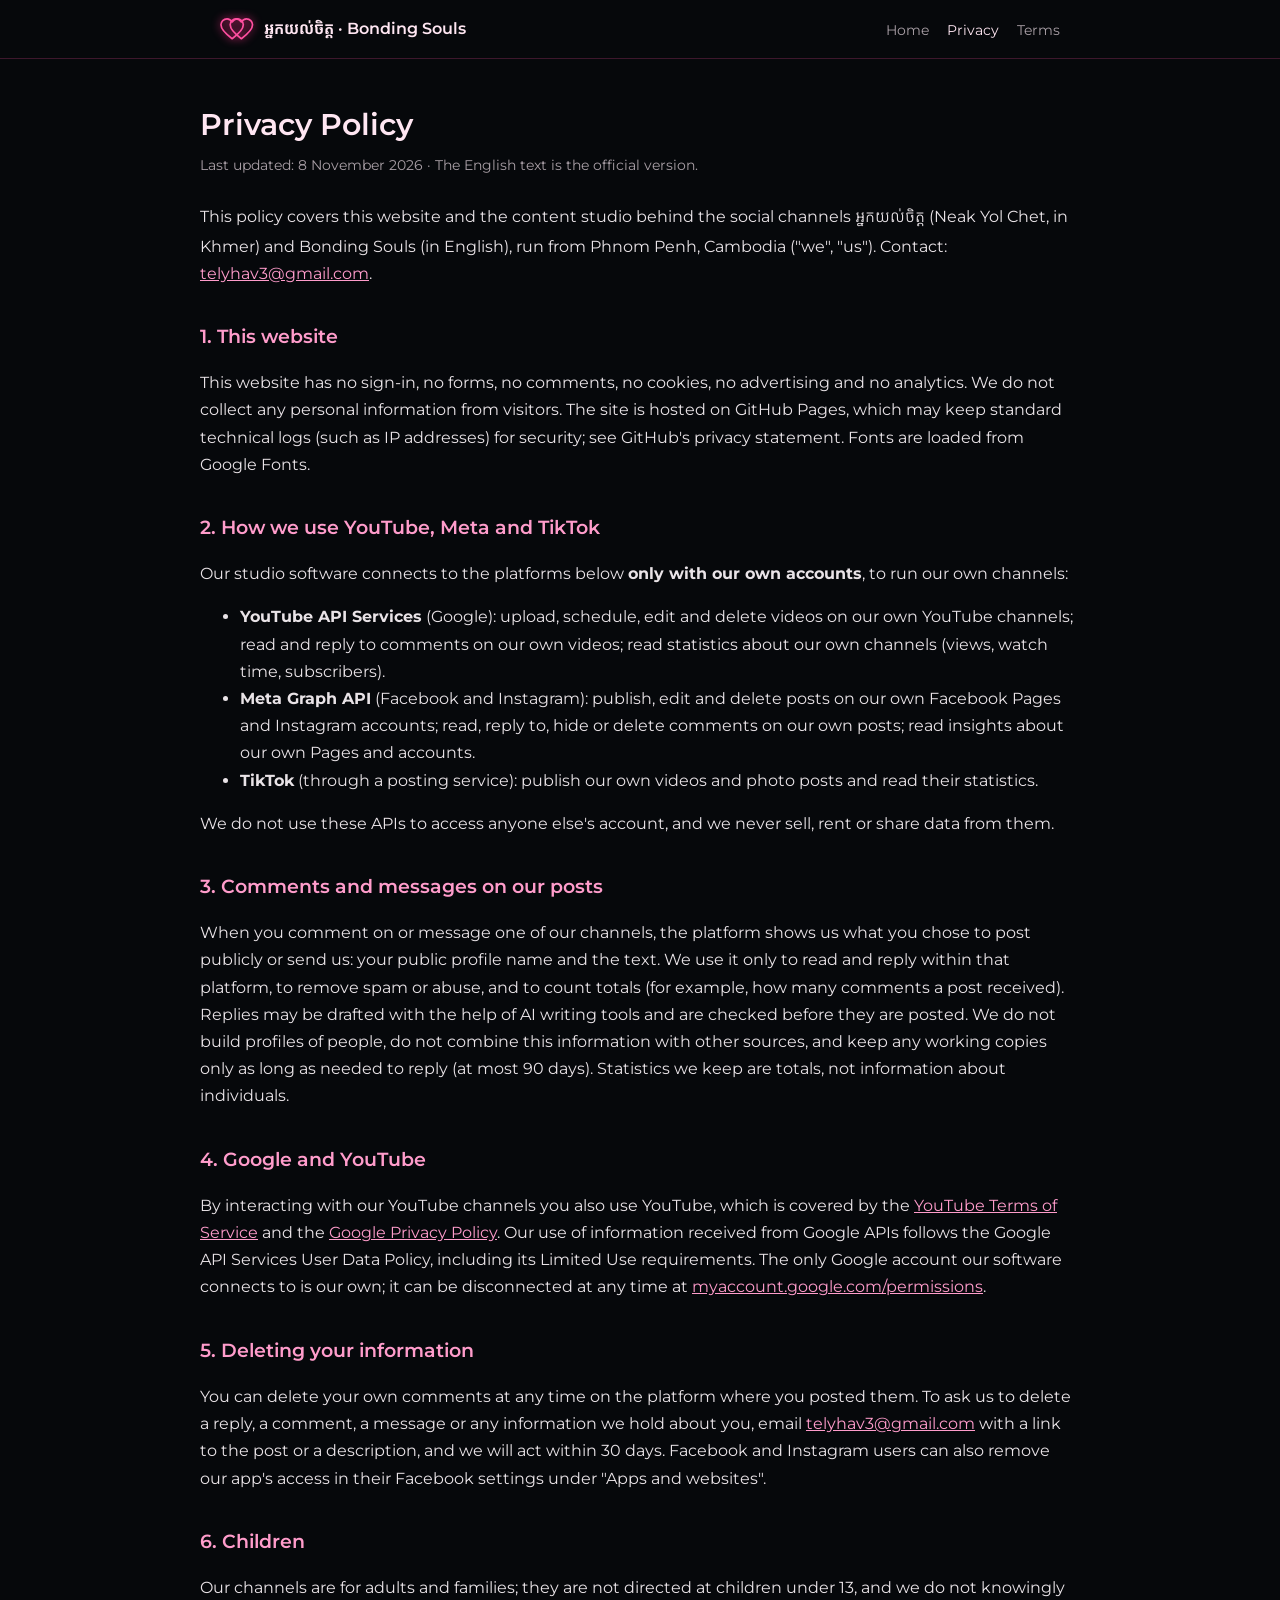
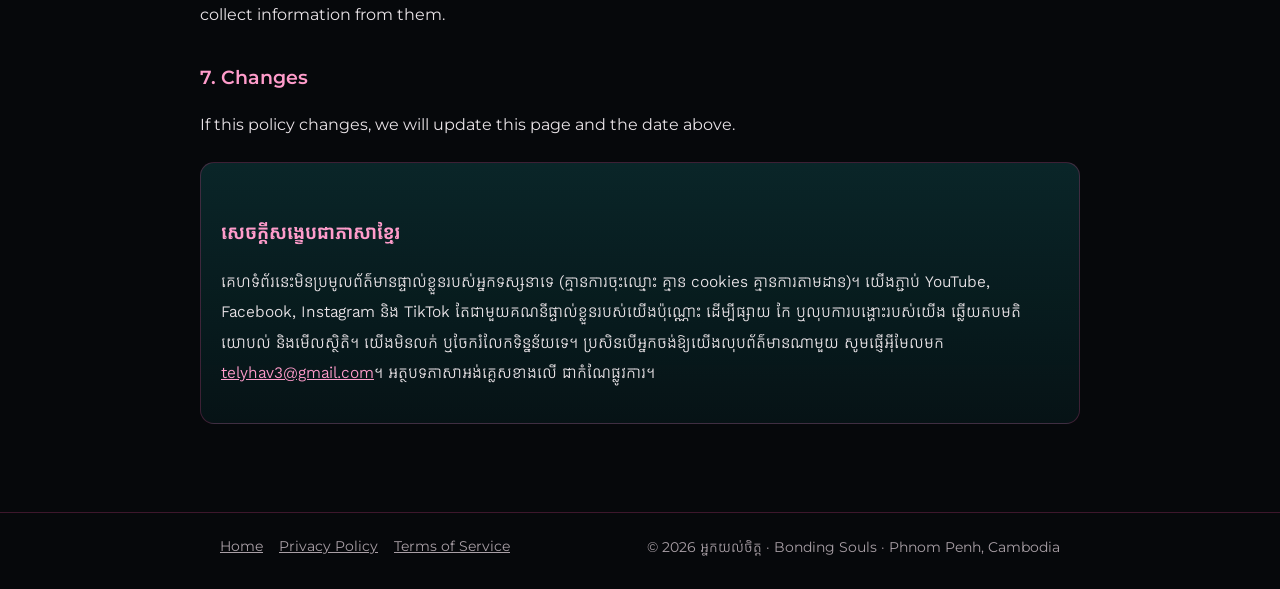
==== privacy/index.html @ bb35d8e7 "Studio site: home, privacy policy and terms for អ្នកយល់ចិត្ត and Bonding Souls Co-Authored-By: Claud" ====
<!doctype html>
<html lang="en">
<head>
<meta charset="utf-8">
<meta name="viewport" content="width=device-width,initial-scale=1">
<title>Privacy Policy · អ្នកយល់ចិត្ត · Bonding Souls</title>
<meta name="description" content="Privacy Policy for អ្នកយល់ចិត្ត and Bonding Souls.">
<link rel="icon" href="../img/favicon.png">
<link rel="preconnect" href="https://fonts.googleapis.com"><link rel="preconnect" href="https://fonts.gstatic.com" crossorigin>
<link rel="stylesheet" href="https://fonts.googleapis.com/css2?family=Kantumruy+Pro:wght@300;400;600&family=Montserrat:wght@300;400;600&family=Yellowtail&display=swap">
<link rel="stylesheet" href="../style.css">
</head>
<body>
<header class="top"><div class="wrap"><a class="brand" href="../"><svg width="34" height="24" viewBox="0 0 140 96" aria-hidden="true"><path d="M50 88 C20 66 4 48 4 31 C4 17 15 6 29 6 C38 6 45 11 50 19 C55 11 62 6 71 6 C85 6 96 17 96 31 C96 48 80 66 50 88 Z" fill="none" stroke="#FF4FA0" stroke-width="7" stroke-linejoin="round"/><path d="M88 88 C58 66 42 48 42 31 C42 17 53 6 67 6 C76 6 83 11 88 19 C93 11 100 6 109 6 C123 6 134 17 134 31 C134 48 118 66 88 88 Z" fill="none" stroke="#FF4FA0" stroke-width="7" stroke-linejoin="round"/></svg><span><span class="km" lang="km">អ្នកយល់ចិត្ត</span> · Bonding Souls</span></a>
<nav><a href="../">Home</a><a href="../privacy/" aria-current="page">Privacy</a><a href="../terms/">Terms</a></nav></div></header>
<main class="wrap doc">
<h1>Privacy Policy</h1>
<p class="updated">Last updated: 8 November 2026 · The English text is the official version.</p>
<p>This policy covers this website and the content studio behind the social channels <span lang="km">អ្នកយល់ចិត្ត</span> (Neak Yol Chet, in Khmer) and Bonding Souls (in English), run from Phnom Penh, Cambodia ("we", "us"). Contact: <a href="mailto:telyhav3@gmail.com">telyhav3@gmail.com</a>.</p>

<h2>1. This website</h2>
<p>This website has no sign-in, no forms, no comments, no cookies, no advertising and no analytics. We do not collect any personal information from visitors. The site is hosted on GitHub Pages, which may keep standard technical logs (such as IP addresses) for security; see GitHub's privacy statement. Fonts are loaded from Google Fonts.</p>

<h2>2. How we use YouTube, Meta and TikTok</h2>
<p>Our studio software connects to the platforms below <strong>only with our own accounts</strong>, to run our own channels:</p>
<ul>
<li><strong>YouTube API Services</strong> (Google): upload, schedule, edit and delete videos on our own YouTube channels; read and reply to comments on our own videos; read statistics about our own channels (views, watch time, subscribers).</li>
<li><strong>Meta Graph API</strong> (Facebook and Instagram): publish, edit and delete posts on our own Facebook Pages and Instagram accounts; read, reply to, hide or delete comments on our own posts; read insights about our own Pages and accounts.</li>
<li><strong>TikTok</strong> (through a posting service): publish our own videos and photo posts and read their statistics.</li>
</ul>
<p>We do not use these APIs to access anyone else's account, and we never sell, rent or share data from them.</p>

<h2>3. Comments and messages on our posts</h2>
<p>When you comment on or message one of our channels, the platform shows us what you chose to post publicly or send us: your public profile name and the text. We use it only to read and reply within that platform, to remove spam or abuse, and to count totals (for example, how many comments a post received). Replies may be drafted with the help of AI writing tools and are checked before they are posted. We do not build profiles of people, do not combine this information with other sources, and keep any working copies only as long as needed to reply (at most 90 days). Statistics we keep are totals, not information about individuals.</p>

<h2>4. Google and YouTube</h2>
<p>By interacting with our YouTube channels you also use YouTube, which is covered by the <a href="https://www.youtube.com/t/terms">YouTube Terms of Service</a> and the <a href="https://policies.google.com/privacy">Google Privacy Policy</a>. Our use of information received from Google APIs follows the Google API Services User Data Policy, including its Limited Use requirements. The only Google account our software connects to is our own; it can be disconnected at any time at <a href="https://myaccount.google.com/permissions">myaccount.google.com/permissions</a>.</p>

<h2 id="data-deletion">5. Deleting your information</h2>
<p>You can delete your own comments at any time on the platform where you posted them. To ask us to delete a reply, a comment, a message or any information we hold about you, email <a href="mailto:telyhav3@gmail.com">telyhav3@gmail.com</a> with a link to the post or a description, and we will act within 30 days. Facebook and Instagram users can also remove our app's access in their Facebook settings under "Apps and websites".</p>

<h2>6. Children</h2>
<p>Our channels are for adults and families; they are not directed at children under 13, and we do not knowingly collect information from them.</p>

<h2>7. Changes</h2>
<p>If this policy changes, we will update this page and the date above.</p>

<div class="km-box km" lang="km">
<h2>សេចក្តីសង្ខេបជាភាសាខ្មែរ</h2>
<p>គេហទំព័រនេះមិនប្រមូលព័ត៌មានផ្ទាល់ខ្លួនរបស់អ្នកទស្សនាទេ (គ្មានការចុះឈ្មោះ គ្មាន cookies គ្មានការតាមដាន)។ យើងភ្ជាប់ YouTube, Facebook, Instagram និង TikTok តែជាមួយគណនីផ្ទាល់ខ្លួនរបស់យើងប៉ុណ្ណោះ ដើម្បីផ្សាយ កែ ឬលុបការបង្ហោះរបស់យើង ឆ្លើយតបមតិយោបល់ និងមើលស្ថិតិ។ យើងមិនលក់ ឬចែករំលែកទិន្នន័យទេ។ ប្រសិនបើអ្នកចង់ឱ្យយើងលុបព័ត៌មានណាមួយ សូមផ្ញើអ៊ីមែលមក <a href="mailto:telyhav3@gmail.com">telyhav3@gmail.com</a>។ អត្ថបទភាសាអង់គ្លេសខាងលើ ជាកំណែផ្លូវការ។</p>
</div>
</main>
<footer><div class="wrap"><div><a href="../">Home</a><a href="../privacy/">Privacy Policy</a><a href="../terms/">Terms of Service</a></div><div>© 2026 <span lang="km">អ្នកយល់ចិត្ត</span> · Bonding Souls · Phnom Penh, Cambodia</div></div></footer>
</body>
</html>
---- style.css ----
:root{
  --bg:#06080b; --card:#0d1216; --line:rgba(255,79,160,.22);
  --pink:#FF4FA0; --pink-soft:#FF9CCB; --glow:#FFE6F2; --text:#E9E3E7; --muted:#A99FA6;
  --teal:#0F4A4C; --teal-deep:#082D30;
}
*{box-sizing:border-box}
html,body{margin:0}
body{background:var(--bg);color:var(--text);font-family:Montserrat,"Kantumruy Pro",system-ui,sans-serif;font-size:16px;line-height:1.7}
:lang(km),.km{font-family:"Kantumruy Pro",sans-serif;line-height:1.9}
a{color:var(--pink-soft)}
a:hover{color:var(--glow)}
.wrap{max-width:880px;margin:0 auto;padding:0 20px}
header.top{border-bottom:1px solid var(--line)}
header.top .wrap{display:flex;align-items:center;justify-content:space-between;gap:16px;padding-top:14px;padding-bottom:14px;flex-wrap:wrap}
.brand{display:flex;align-items:center;gap:10px;text-decoration:none;color:var(--glow);font-weight:600}
.brand svg{filter:drop-shadow(0 0 4px #FF2E8A)}
nav a{margin-left:18px;text-decoration:none;font-size:14px;color:var(--muted)}
nav a:hover,nav a[aria-current]{color:var(--glow)}
.hero{text-align:center;padding:64px 0 36px;background:radial-gradient(ellipse at 50% 0%,rgba(255,46,138,.14),transparent 60%)}
.neon{color:var(--glow);text-shadow:0 0 6px #FF4FA0,0 0 16px #FF2E8A,0 0 34px rgba(255,46,138,.6)}
.hero h1{margin:.2em 0 0;font-weight:500;font-size:clamp(34px,7vw,56px);line-height:1.5}
.hero .script{font-family:Yellowtail,cursive;font-size:clamp(30px,6vw,46px);color:var(--pink-soft);text-shadow:0 0 10px rgba(255,46,138,.6)}
.hero p{color:var(--muted);max-width:620px;margin:18px auto 0}
.channels{display:grid;grid-template-columns:repeat(auto-fit,minmax(280px,1fr));gap:18px;margin:28px 0 56px}
.ch{border:1px solid var(--line);border-radius:18px;padding:24px;background:var(--card)}
.ch.kh{background:radial-gradient(ellipse at 50% 0%,var(--teal),var(--teal-deep) 70%)}
.ch img{width:96px;height:96px;border-radius:50%;display:block;margin-bottom:12px}
.ch h2{margin:0;font-weight:600;font-size:22px}
.ch ul{list-style:none;padding:0;margin:14px 0 0}
.ch li{margin:4px 0;font-size:15px}
main.doc{padding:40px 0 64px}
main.doc h1{font-weight:600;font-size:30px;margin:0 0 4px;color:var(--glow)}
main.doc h2{font-size:19px;margin:34px 0 6px;color:var(--pink-soft);font-weight:600}
main.doc .updated{color:var(--muted);font-size:14px;margin:0 0 24px}
.km-box{border:1px solid var(--line);border-radius:14px;padding:18px 20px;margin:24px 0;background:linear-gradient(180deg,rgba(15,74,76,.45),rgba(8,45,48,.3))}
.km-box h2{margin-top:0}
footer{border-top:1px solid var(--line);color:var(--muted);font-size:14px}
footer .wrap{padding-top:22px;padding-bottom:28px;display:flex;justify-content:space-between;gap:12px;flex-wrap:wrap}
footer a{color:var(--muted);margin-right:16px}
@media (max-width:520px){nav a{margin-left:12px}}
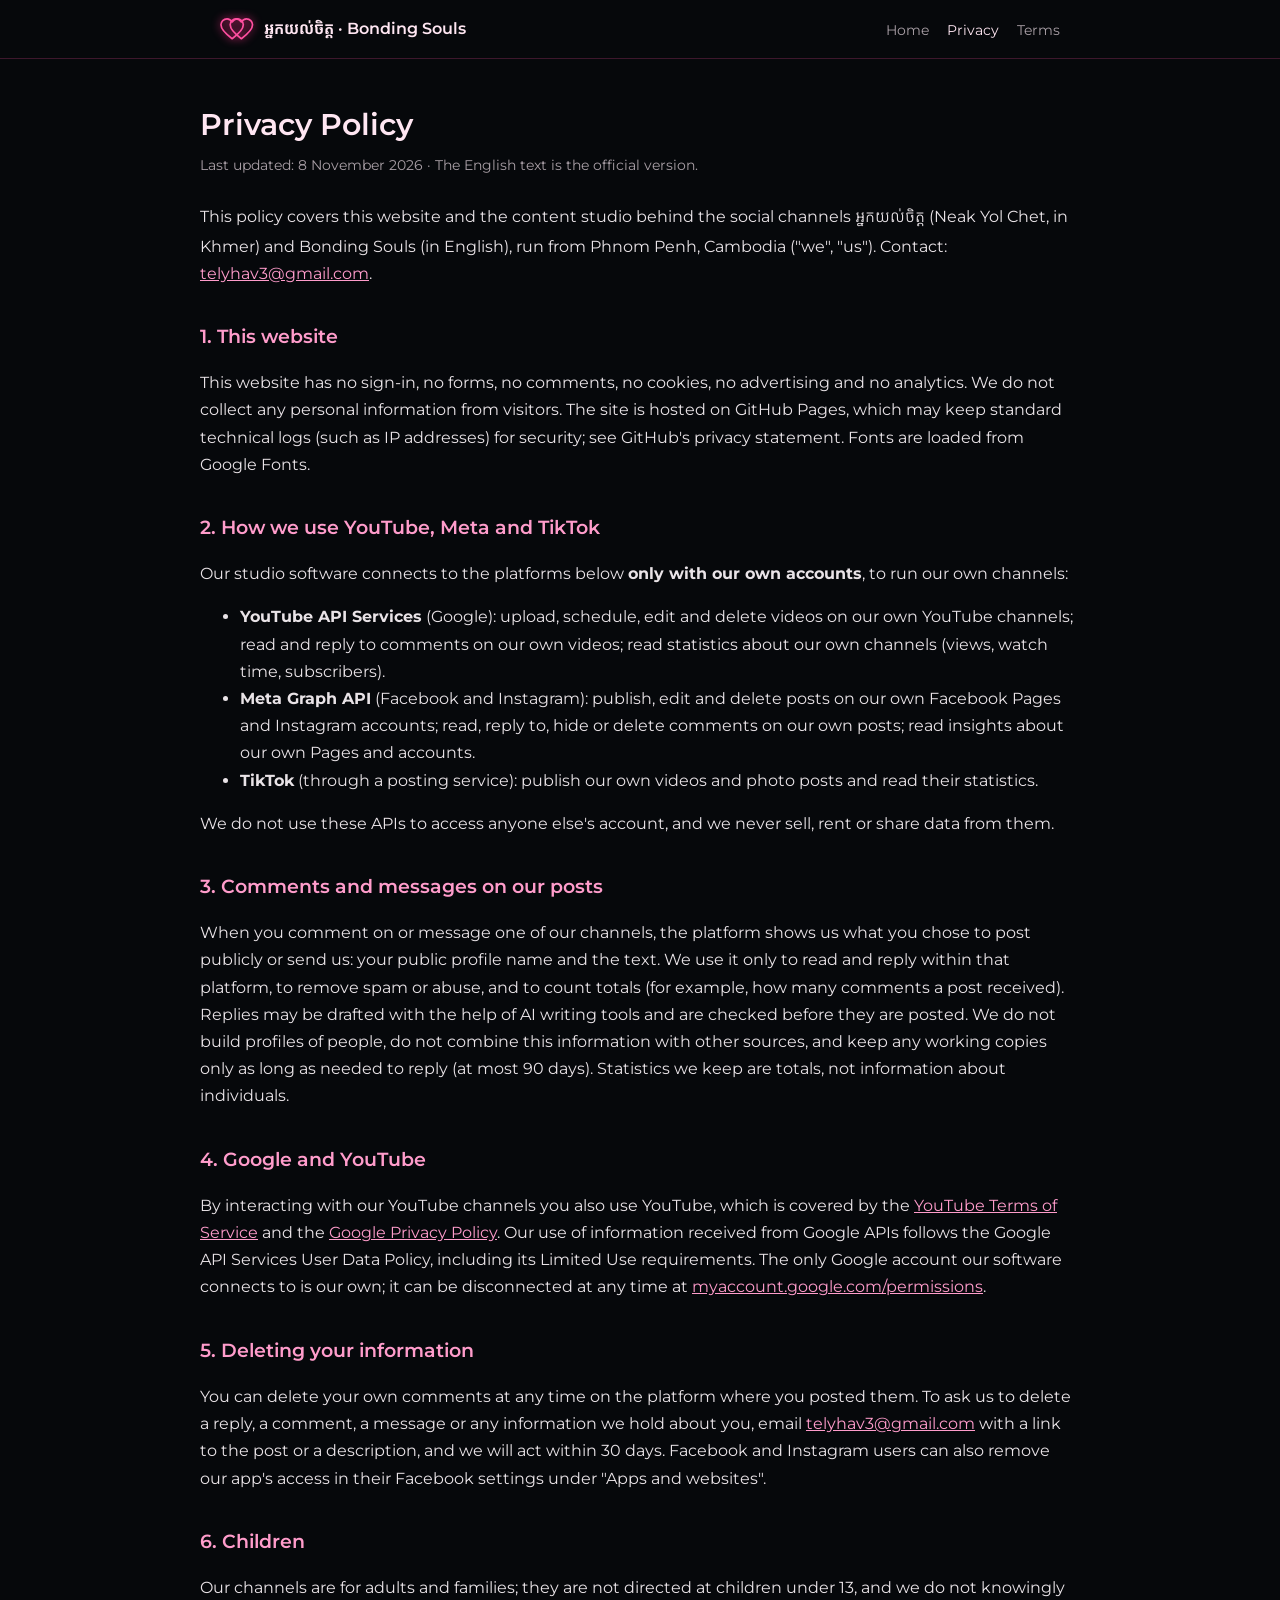
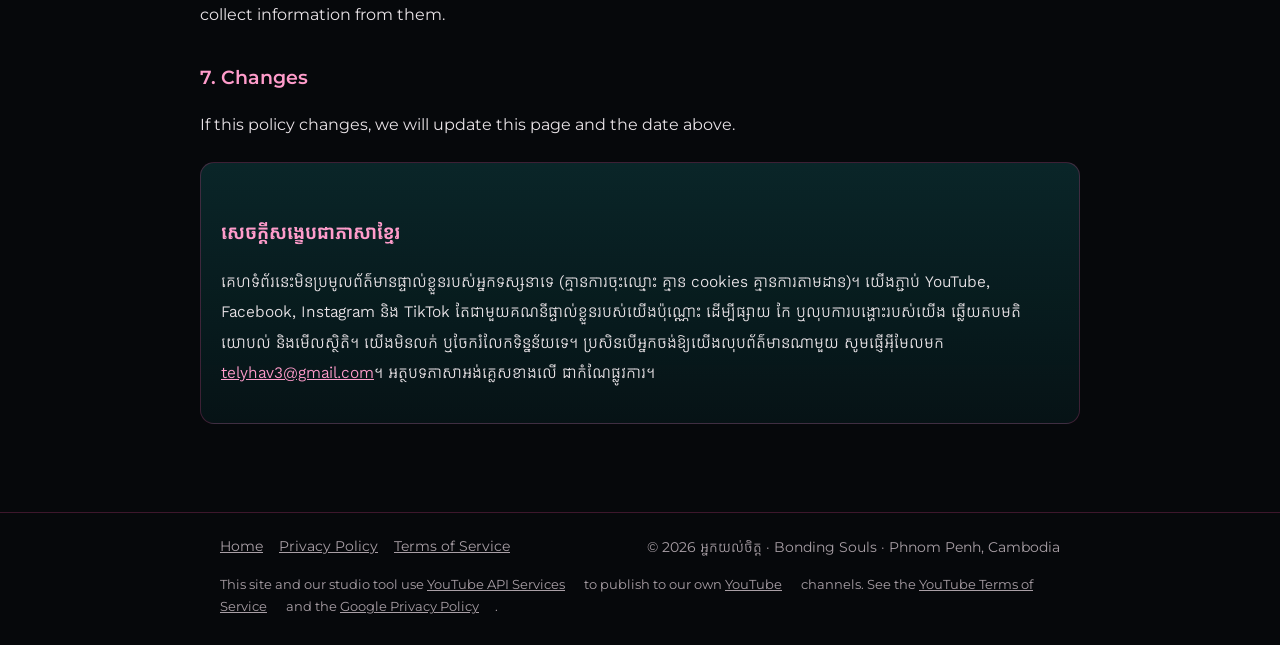
==== commit 23caab5d: "Footer: YouTube API Services notice with YouTube Terms and Google Privacy links Co-Authored-By: Clau" ====
--- a/privacy/index.html
+++ b/privacy/index.html
@@ -50,6 +50,6 @@
 <p>គេហទំព័រនេះមិនប្រមូលព័ត៌មានផ្ទាល់ខ្លួនរបស់អ្នកទស្សនាទេ (គ្មានការចុះឈ្មោះ គ្មាន cookies គ្មានការតាមដាន)។ យើងភ្ជាប់ YouTube, Facebook, Instagram និង TikTok តែជាមួយគណនីផ្ទាល់ខ្លួនរបស់យើងប៉ុណ្ណោះ ដើម្បីផ្សាយ កែ ឬលុបការបង្ហោះរបស់យើង ឆ្លើយតបមតិយោបល់ និងមើលស្ថិតិ។ យើងមិនលក់ ឬចែករំលែកទិន្នន័យទេ។ ប្រសិនបើអ្នកចង់ឱ្យយើងលុបព័ត៌មានណាមួយ សូមផ្ញើអ៊ីមែលមក <a href="mailto:telyhav3@gmail.com">telyhav3@gmail.com</a>។ អត្ថបទភាសាអង់គ្លេសខាងលើ ជាកំណែផ្លូវការ។</p>
 </div>
 </main>
-<footer><div class="wrap"><div><a href="../">Home</a><a href="../privacy/">Privacy Policy</a><a href="../terms/">Terms of Service</a></div><div>© 2026 <span lang="km">អ្នកយល់ចិត្ត</span> · Bonding Souls · Phnom Penh, Cambodia</div></div></footer>
+<footer><div class="wrap"><div><a href="../">Home</a><a href="../privacy/">Privacy Policy</a><a href="../terms/">Terms of Service</a></div><div style="width:100%;order:3;font-size:13px">This site and our studio tool use <a href="https://www.youtube.com/t/terms">YouTube API Services</a> to publish to our own <a href="https://www.youtube.com/@neakyolchet">YouTube</a> channels. See the <a href="https://www.youtube.com/t/terms">YouTube Terms of Service</a> and the <a href="https://policies.google.com/privacy">Google Privacy Policy</a>.</div><div>© 2026 <span lang="km">អ្នកយល់ចិត្ត</span> · Bonding Souls · Phnom Penh, Cambodia</div></div></footer>
 </body>
 </html>
